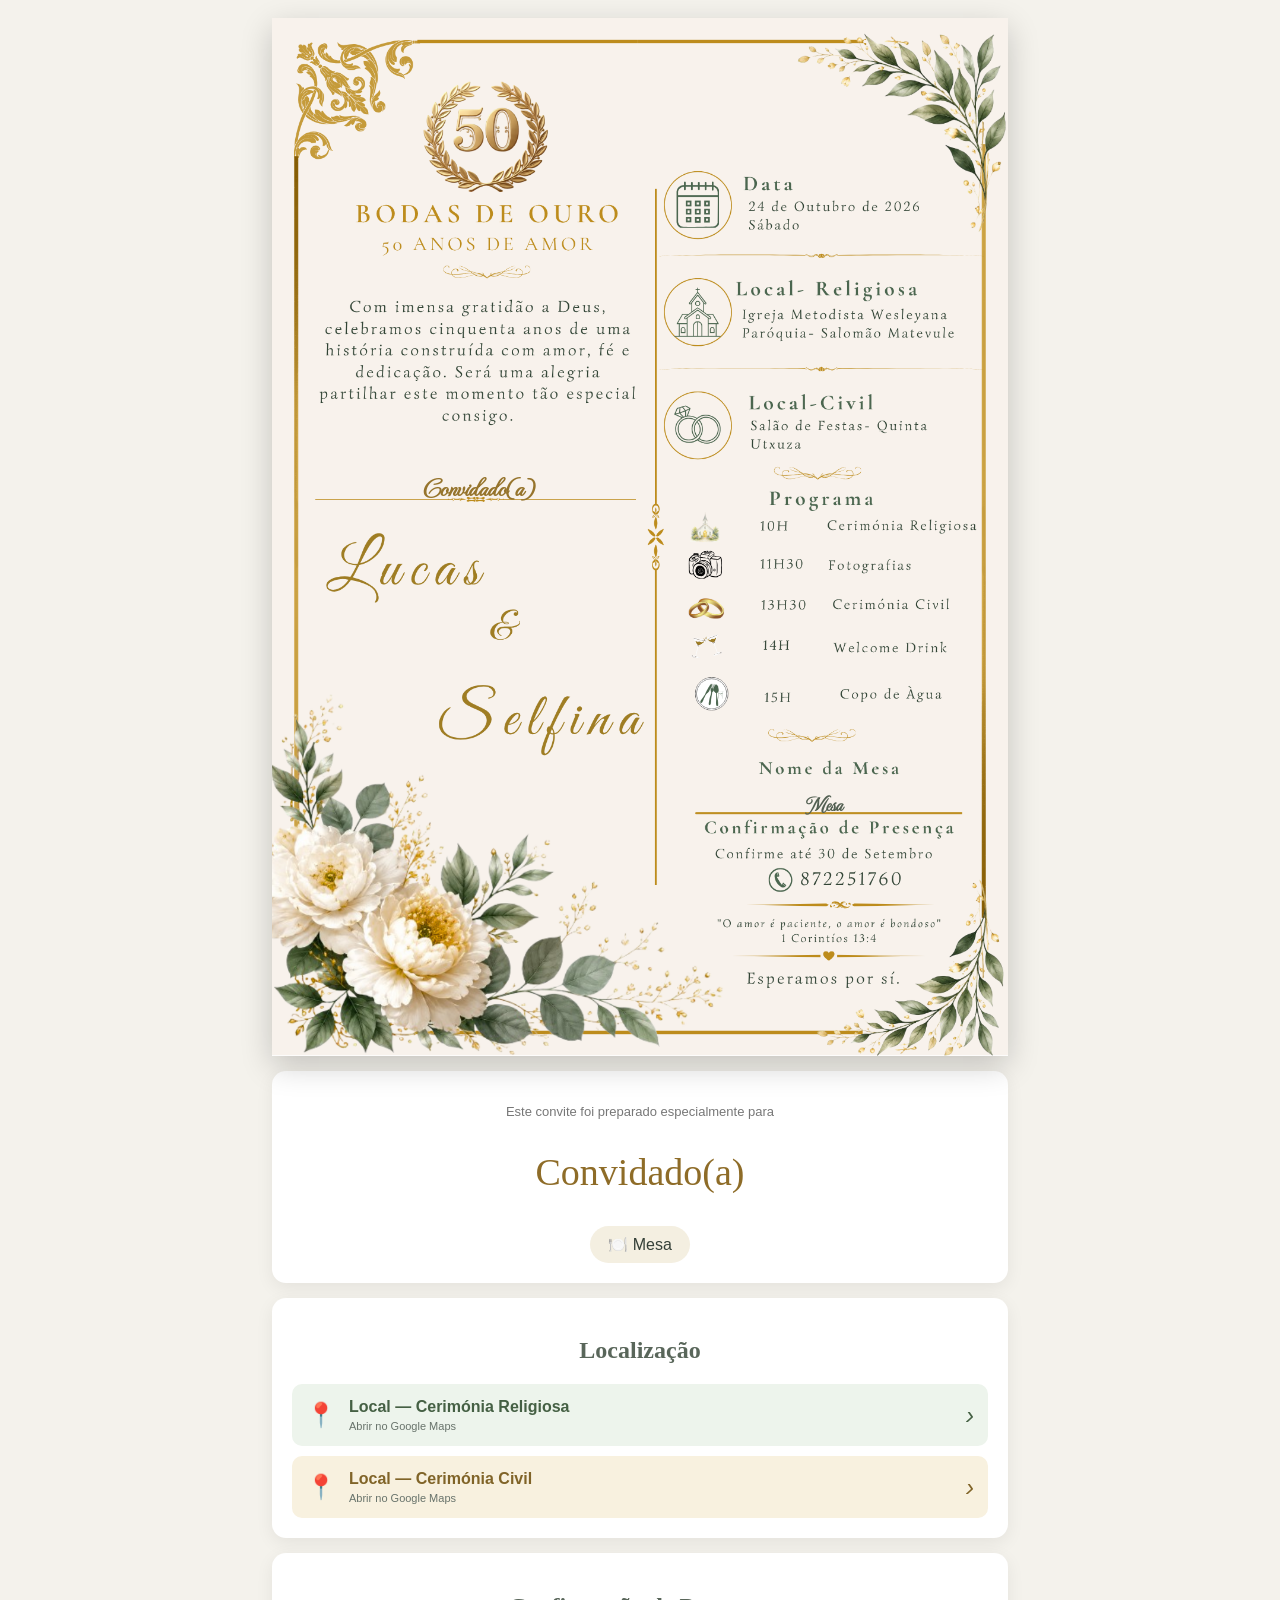
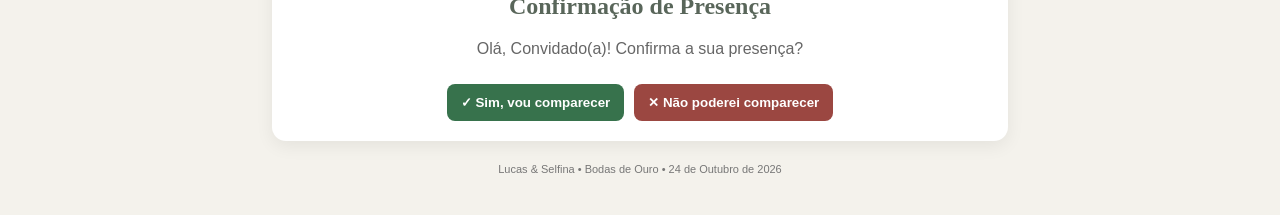
==== convite.html @ d63c15ad "Add alt text for Open Graph image to enhance accessibility and SEO" ====
<!doctype html>
<html lang="pt">
  <head>
    <meta charset="UTF-8" />
    <meta name="viewport" content="width=device-width,initial-scale=1" />
    <title>Convite | Lucas & Selfina</title>
    <link rel="stylesheet" href="style.css" />
    <script src="convite.js" defer></script>
    <link rel="preconnect" href="https://fonts.googleapis.com">
    <link rel="preconnect" href="https://fonts.gstatic.com" crossorigin>
    <link href="https://fonts.googleapis.com/css2?family=MonteCarlo&family=Pinyon+Script&display=swap" rel="stylesheet">
    <meta property="og:title" content="🥂 Bodas de Ouro | Lucas & Selfina">

<meta property="og:description" 
      content="É com muita alegria que convidamos você para celebrar connosco este momento especial.">
<meta property="og:type" content="website">
<meta property="og:url" 
      content="https://maudlyn01.github.io/sistema_convite_online_conectado_ao_googlesheets/convite.html">
<meta property="og:image" 
      content="https://maudlyn01.github.io/sistema_convite_online_conectado_ao_googlesheets/capa-convite.png?v=3">
<meta property="og:image:alt" content="Bodas de Ouro - Lucas & Selfina">
<meta property="og:image:secure_url" 
      content="https://maudlyn01.github.io/sistema_convite_online_conectado_ao_googlesheets/capa-convite.png?v=3">
<meta property="og:image:type" content="image/png">
<meta property="og:image:width" content="1200">
<meta property="og:image:height" content="630">

  </head>
  <body class="invite-page">
    <main class="online-invite">
      <div class="invite-image-wrap">
        <img src="convite_original_hd.png" />
        <div id="guestOverlay" class="guest-name"></div>
        <div id="tableOverlay" class="table-name"></div>
      </div>
      <section class="guest-card">
        <p>Este convite foi preparado especialmente para</p>
        <h1 id="guestName"></h1>
        <div class="table-pill">🍽️ <span id="tableName"></span></div>
      </section>
      <section class="online-actions">
        <h2>Localização</h2>
        <a
          class="action religious"
          href="https://maps.app.goo.gl/GH6w2bNVSXruVsws6"
          target="_blank"
          ><span>📍</span>
          <div>
            <b>Local — Cerimónia Religiosa</b
            ><small>Abrir no Google Maps</small>
          </div>
          <i>›</i></a
        >
        <a
          class="action civil"
          href="https://maps.app.goo.gl/jW2mm1Xt3e6McgFt5"
          target="_blank"
          ><span>📍</span>
          <div>
            <b>Local — Cerimónia Civil</b><small>Abrir no Google Maps</small>
          </div>
          <i>›</i></a
        >
      </section>
      <section class="rsvp">
        <h2>Confirmação de Presença</h2>
        <p id="rsvpQuestion"></p>
        <div class="rsvpBtns">
          <button id="yesBtn" class="yes">✓ Sim, vou comparecer</button
          ><button id="noBtn" class="no">✕ Não poderei comparecer</button>
        </div>
        <div id="rsvpResult"></div>
      </section>
      <footer>Lucas & Selfina • Bodas de Ouro • 24 de Outubro de 2026</footer>
    </main>
  </body>
</html>
---- style.css ----
* {
  box-sizing: border-box;
}
body {
  margin: 0;
  font-family: Arial, sans-serif;
  background: #f1efe9;
  color: #354038;
}
header {
  background: #fff;
  padding: 22px 5%;
  border-bottom: 3px solid #a67b27;
}
header h1 {
  margin: 0;
  color: #80642b;
  font-family: Georgia, serif;
}
header p {
  margin: 6px 0;
  color: #778078;
}
.app {
  max-width: 1300px;
  margin: 24px auto;
  padding: 0 18px;
  display: grid;
  grid-template-columns: 1fr 1fr;
  gap: 20px;
}
.panel {
  background: #fff;
  padding: 22px;
  border-radius: 14px;
  box-shadow: 0 5px 20px #0001;
}
.full {
  grid-column: 1/-1;
}
h2,
h3 {
  font-family: Georgia, serif;
  color: #59665a;
}
label {
  display: block;
  margin: 12px 0 5px;
  font-weight: bold;
  font-size: 14px;
}
input,
textarea {
  width: 100%;
  padding: 11px;
  border: 1px solid #d7d2c8;
  border-radius: 8px;
  font-size: 14px;
}
textarea {
  height: 100px;
}
button {
  background: #a67b27;
  color: #fff;
  border: 0;
  border-radius: 8px;
  padding: 11px 14px;
  font-weight: bold;
  cursor: pointer;
  margin-top: 10px;
}
.danger,
.no {
  background: #9b4741;
}
.hint {
  font-size: 12px;
  color: #777;
}
.stats {
  display: grid;
  grid-template-columns: repeat(4, 1fr);
  gap: 8px;
  margin-top: 20px;
}
.stats div {
  background: #f7f3e9;
  padding: 12px;
  text-align: center;
  border-radius: 8px;
}
.stats b,
.stats span {
  display: block;
}
.stats b {
  font-size: 24px;
  color: #80642b;
}
.stats span {
  font-size: 11px;
  color: #777;
}
.head {
  display: flex;
  justify-content: space-between;
  align-items: center;
}
.head button {
  margin: 0;
}
#search {
  margin-bottom: 15px;
}
.tablewrap {
  overflow: auto;
}
table {
  width: 100%;
  border-collapse: collapse;
}
th,
td {
  padding: 11px;
  text-align: left;
  border-bottom: 1px solid #eee;
}
th {
  background: #f4f1e8;
}
.small {
  padding: 6px 9px;
  margin: 2px;
  font-size: 11px;
}
.copy {
  background: #627862;
}
.del {
  background: #9b4741;
}
.status {
  font-weight: bold;
  font-size: 12px;
}
.ok {
  color: #287044;
}
.not {
  color: #a33f3b;
}
.wait {
  color: #9a7628;
}
#toast {
  position: fixed;
  bottom: 20px;
  left: 50%;
  transform: translate(-50%, 100px);
  background: #354038;
  color: #fff;
  padding: 12px 20px;
  border-radius: 25px;
  transition: 0.3s;
}
#toast.show {
  transform: translate(-50%, 0);
}
.invite-page {
  background: #f4f2ec;
}
.online-invite {
  max-width: 760px;
  margin: auto;
  padding: 18px 12px;
}
.invite-image-wrap {
  position: relative;
  box-shadow: 0 10px 30px #0003;
}
.invite-image-wrap img {
  display: block;
  width: 100%;
}
.guest-name,
.table-name,
.montecarlo-regular {
  font-family: "MonteCarlo", cursive;
  font-weight: 600;
  font-style: normal;

  position: absolute;
  text-align: center;
  text-transform: sentence-case;
  word-break: break-word;
}

.guest-name {
  left: 7%;
  top: 43.2%;
  width: 42%;
  font-size: clamp(24px, 3.3vw, 25px);
  color: #96742c;
}
.table-name {
  left: 61%;
  top: 74.13%;
  width: 28%;
  font-size: clamp(20px, 2.4vw, 18px);
  color: #536052;
}
.guest-card,
.online-actions,
.rsvp {
  background: #fff;
  margin-top: 15px;
  padding: 20px;
  border-radius: 14px;
  text-align: center;
  box-shadow: 0 5px 18px #0001;
}
.guest-card p {
  color: #777;
  font-size: 13px;
}
.guest-card h1 {
  font:
    500 clamp(24px, 6vw, 38px) Georgia,
    serif;
  color: #8e6c28;
}
.table-pill {
  display: inline-block;
  padding: 9px 18px;
  background: #f4efe1;
  border-radius: 30px;
}
.action {
  display: flex;
  text-align: left;
  align-items: center;
  gap: 13px;
  padding: 14px;
  margin-top: 10px;
  border-radius: 10px;
  text-decoration: none;
}
.action span {
  font-size: 24px;
}
.action div {
  flex: 1;
}
.action b,
.action small {
  display: block;
}
.action small {
  font-size: 11px;
  color: #68736b;
  margin-top: 4px;
}
.action i {
  font-size: 25px;
}
.religious {
  background: #edf4ec;
  color: #456044;
}
.civil {
  background: #f8f1df;
  color: #806428;
}
.rsvpBtns {
  display: flex;
  gap: 10px;
  justify-content: center;
  flex-wrap: wrap;
}
.yes {
  background: #37724c;
}
.rsvp p {
  color: #666;
}
.rsvpResult {
  margin-top: 15px;
  font-weight: bold;
}
.rsvpResult.success {
  color: #287044;
}
.rsvpResult.error {
  color: #a33f3b;
}
footer {
  text-align: center;
  color: #777;
  font-size: 11px;
  padding: 22px;
}
@media (max-width: 800px) {
  .app {
    grid-template-columns: 1fr;
  }
  .full {
    grid-column: auto;
  }
}
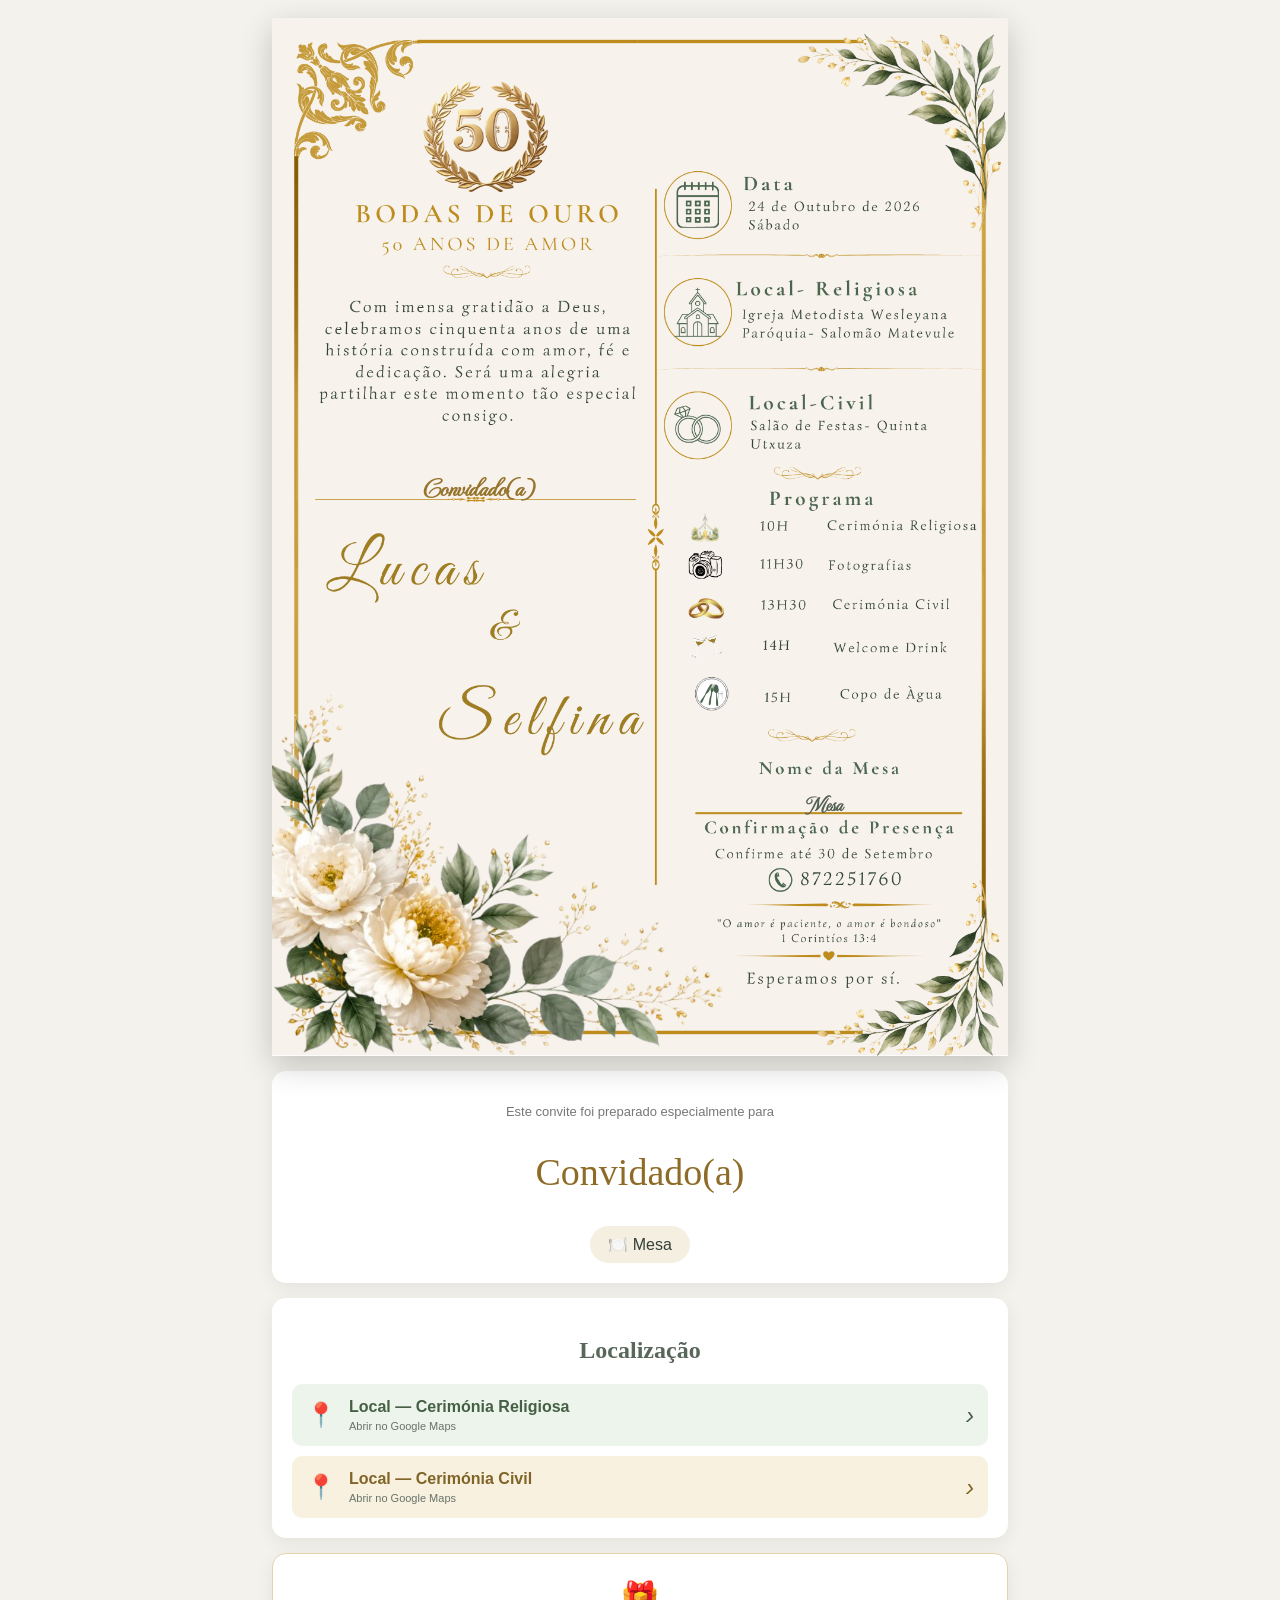
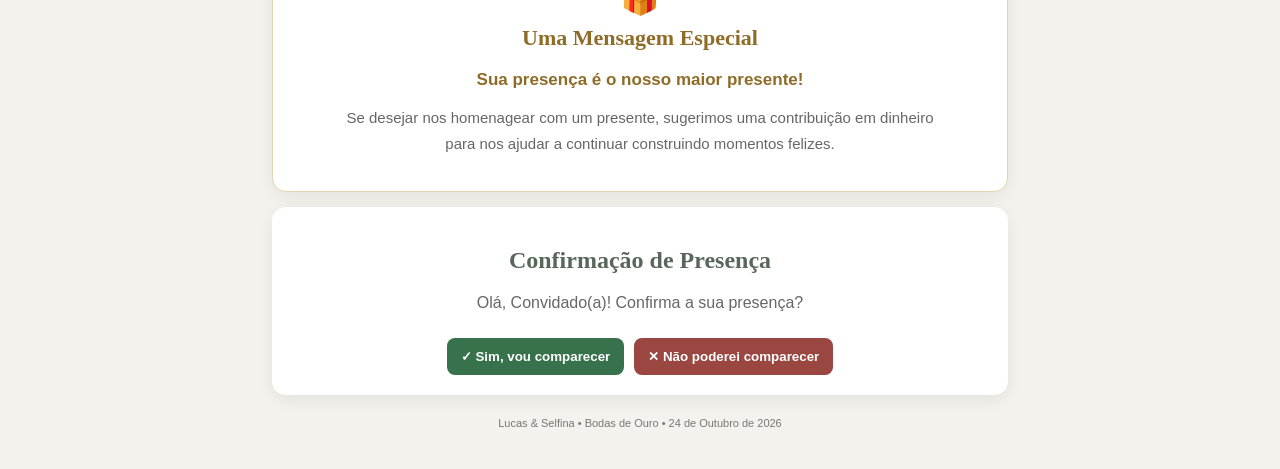
==== commit 8d35e38f: "Add gift message section and update Open Graph meta tags for improved sharing" ====
--- a/convite.html
+++ b/convite.html
@@ -6,26 +6,26 @@
     <title>Convite | Lucas & Selfina</title>
     <link rel="stylesheet" href="style.css" />
     <script src="convite.js" defer></script>
-    <link rel="preconnect" href="https://fonts.googleapis.com">
-    <link rel="preconnect" href="https://fonts.gstatic.com" crossorigin>
-    <link href="https://fonts.googleapis.com/css2?family=MonteCarlo&family=Pinyon+Script&display=swap" rel="stylesheet">
-    <meta property="og:title" content="🥂 Bodas de Ouro | Lucas & Selfina">
+    <link rel="preconnect" href="https://fonts.googleapis.com" />
+    <link rel="preconnect" href="https://fonts.gstatic.com" crossorigin />
+    <link
+      href="https://fonts.googleapis.com/css2?family=MonteCarlo&family=Pinyon+Script&display=swap"
+      rel="stylesheet"
+    />
+    <meta property="og:title" content="🥂 Bodas de Ouro | Lucas & Selfina" />
 
-<meta property="og:description" 
-      content="É com muita alegria que convidamos você para celebrar connosco este momento especial.">
-<meta property="og:type" content="website">
-<meta property="og:url" 
-      content="https://maudlyn01.github.io/sistema_convite_online_conectado_ao_googlesheets/convite.html">
-<meta property="og:image" 
-      content="https://maudlyn01.github.io/sistema_convite_online_conectado_ao_googlesheets/capa-convite.png?v=3">
-<meta property="og:image:alt" content="Bodas de Ouro - Lucas & Selfina">
-<meta property="og:image:secure_url" 
-      content="https://maudlyn01.github.io/sistema_convite_online_conectado_ao_googlesheets/capa-convite.png?v=3">
-<meta property="og:image:type" content="image/png">
-<meta property="og:image:width" content="1200">
-<meta property="og:image:height" content="630">
+    <meta
+      property="og:description"
+      content="É com muita alegria que convidamos você para celebrar connosco este momento especial."
+    />
+    <meta
+      property="og:image"
+      content="https://maudlyn01.github.io/sistema_convite_online_conectado_ao_googlesheets/capa-convite.jpg?v=3"
+    />
+    <meta property="og:image:alt" content="Bodas de Ouro - Lucas & Selfina" />
+    <!--<meta property="og:type" content="website">-->
+  </head>
 
-  </head>
   <body class="invite-page">
     <main class="online-invite">
       <div class="invite-image-wrap">
@@ -49,8 +49,8 @@
             <b>Local — Cerimónia Religiosa</b
             ><small>Abrir no Google Maps</small>
           </div>
-          <i>›</i></a
-        >
+          <i>›</i>
+        </a>
         <a
           class="action civil"
           href="https://maps.app.goo.gl/jW2mm1Xt3e6McgFt5"
@@ -59,9 +59,19 @@
           <div>
             <b>Local — Cerimónia Civil</b><small>Abrir no Google Maps</small>
           </div>
-          <i>›</i></a
-        >
+          <i>›</i>
+        </a>
       </section>
+      <section class="gift-message">
+        <div class="gift-icon">🎁</div>
+        <h2>Uma Mensagem Especial</h2>
+        <p>Sua presença é o nosso maior presente!</p>
+        <p>
+          Se desejar nos homenagear com um presente, sugerimos uma contribuição
+          em dinheiro para nos ajudar a continuar construindo momentos felizes.
+        </p>
+      </section>
+
       <section class="rsvp">
         <h2>Confirmação de Presença</h2>
         <p id="rsvpQuestion"></p>
--- a/style.css
+++ b/style.css
@@ -308,3 +308,44 @@
     grid-column: auto;
   }
 }
+/* Mensagem sobre presente */
+/* Mensagem sobre presentes */
+.gift-message {
+  display: block !important;
+  visibility: visible !important;
+  opacity: 1 !important;
+
+  background: #fff;
+  margin-top: 15px;
+  padding: 25px 20px;
+  border-radius: 14px;
+  text-align: center;
+  box-shadow: 0 5px 18px #0001;
+  border: 1px solid #e4d5af;
+}
+
+.gift-icon {
+  font-size: 32px;
+  margin-bottom: 8px;
+}
+
+.gift-message h2 {
+  margin: 0 0 15px;
+  font-family: Georgia, serif;
+  color: #8e6c28;
+  font-size: 22px;
+}
+
+.gift-message p {
+  margin: 10px auto;
+  max-width: 600px;
+  color: #666;
+  font-size: 15px;
+  line-height: 1.7;
+}
+
+.gift-message p:first-of-type {
+  color: #8e6c28;
+  font-weight: bold;
+  font-size: 17px;
+}
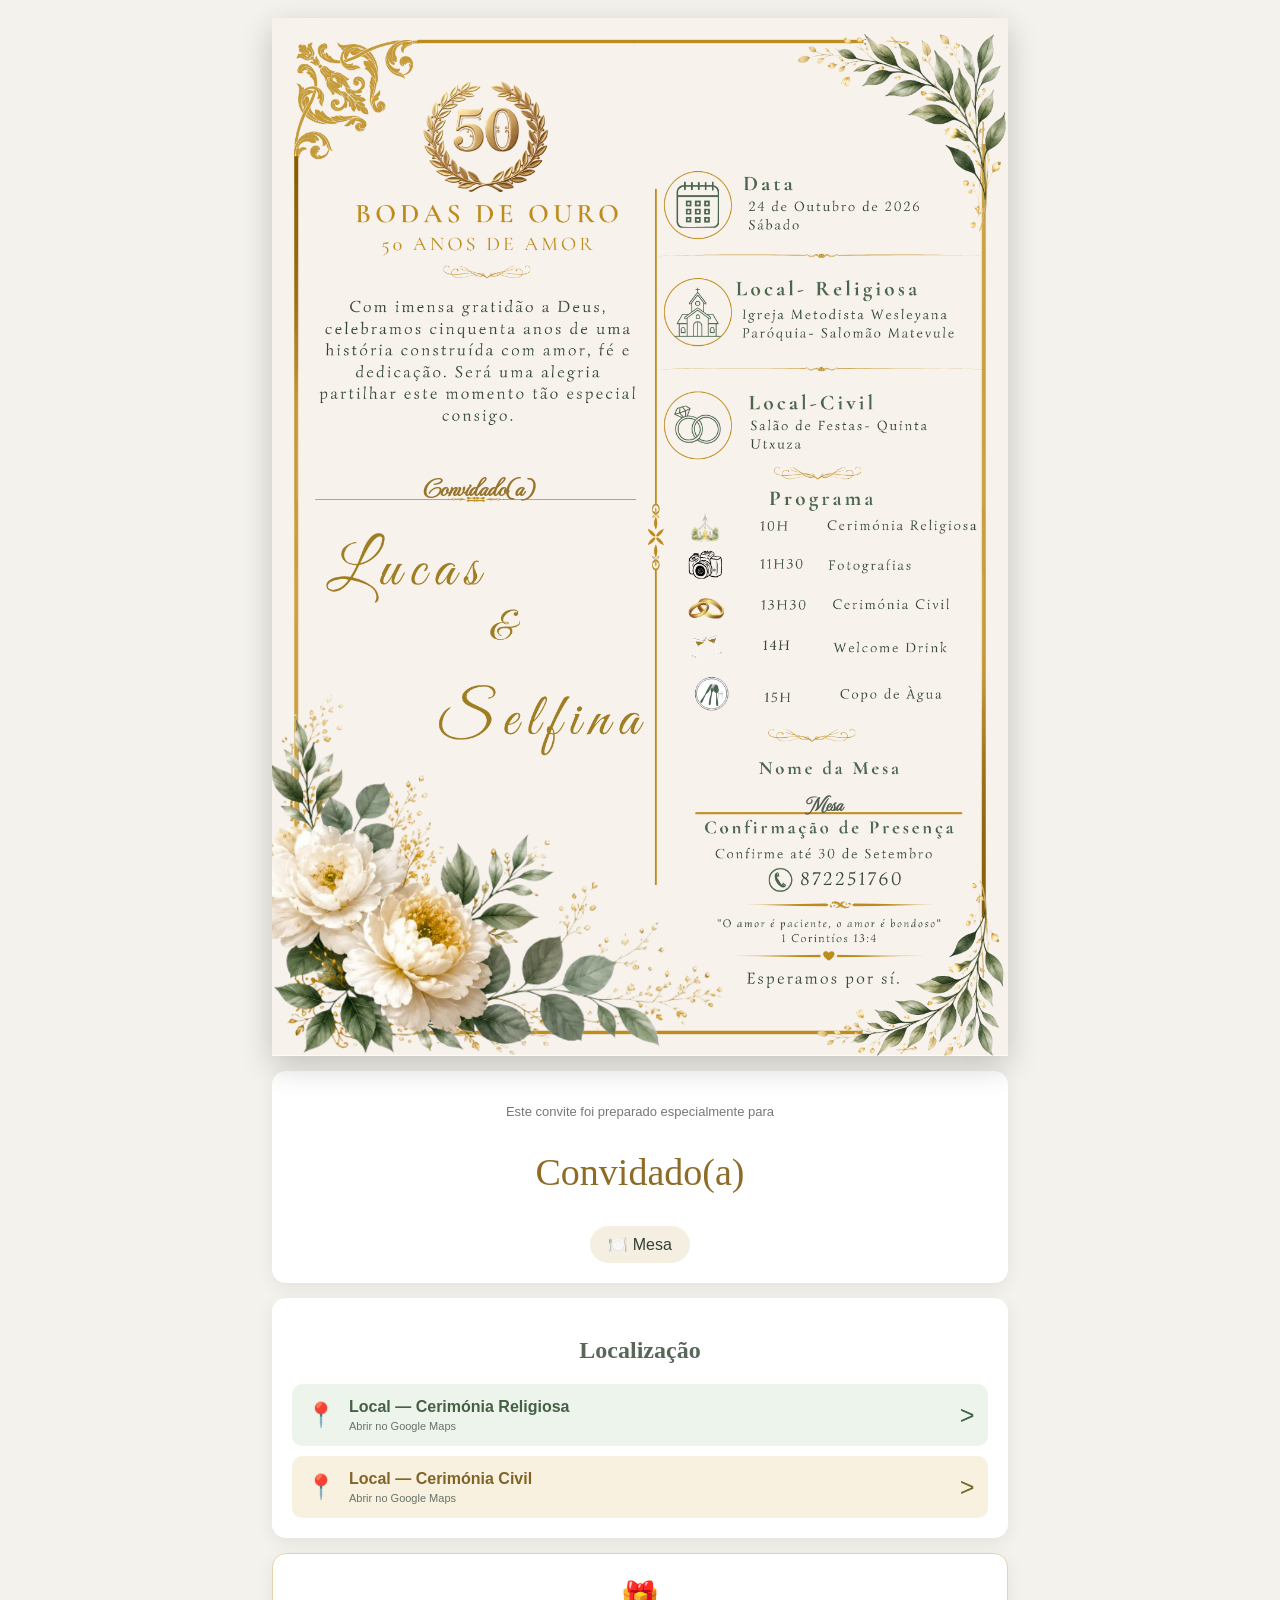
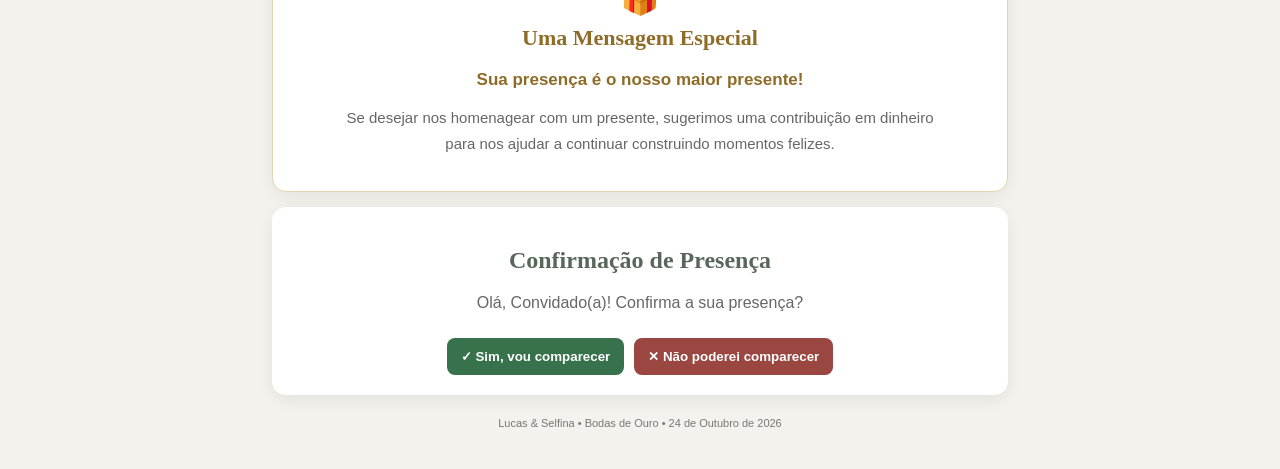
==== commit 69eec2c5: "Fix arrow direction in location links for consistency" ====
--- a/convite.html
+++ b/convite.html
@@ -49,7 +49,7 @@
             <b>Local — Cerimónia Religiosa</b
             ><small>Abrir no Google Maps</small>
           </div>
-          <i>›</i>
+          <i>></i>
         </a>
         <a
           class="action civil"
@@ -59,7 +59,7 @@
           <div>
             <b>Local — Cerimónia Civil</b><small>Abrir no Google Maps</small>
           </div>
-          <i>›</i>
+          <i>></i>
         </a>
       </section>
       <section class="gift-message">
--- a/style.css
+++ b/style.css
@@ -212,7 +212,8 @@
 }
 .guest-card,
 .online-actions,
-.rsvp {
+.rsvp,
+.gift-message {
   background: #fff;
   margin-top: 15px;
   padding: 20px;
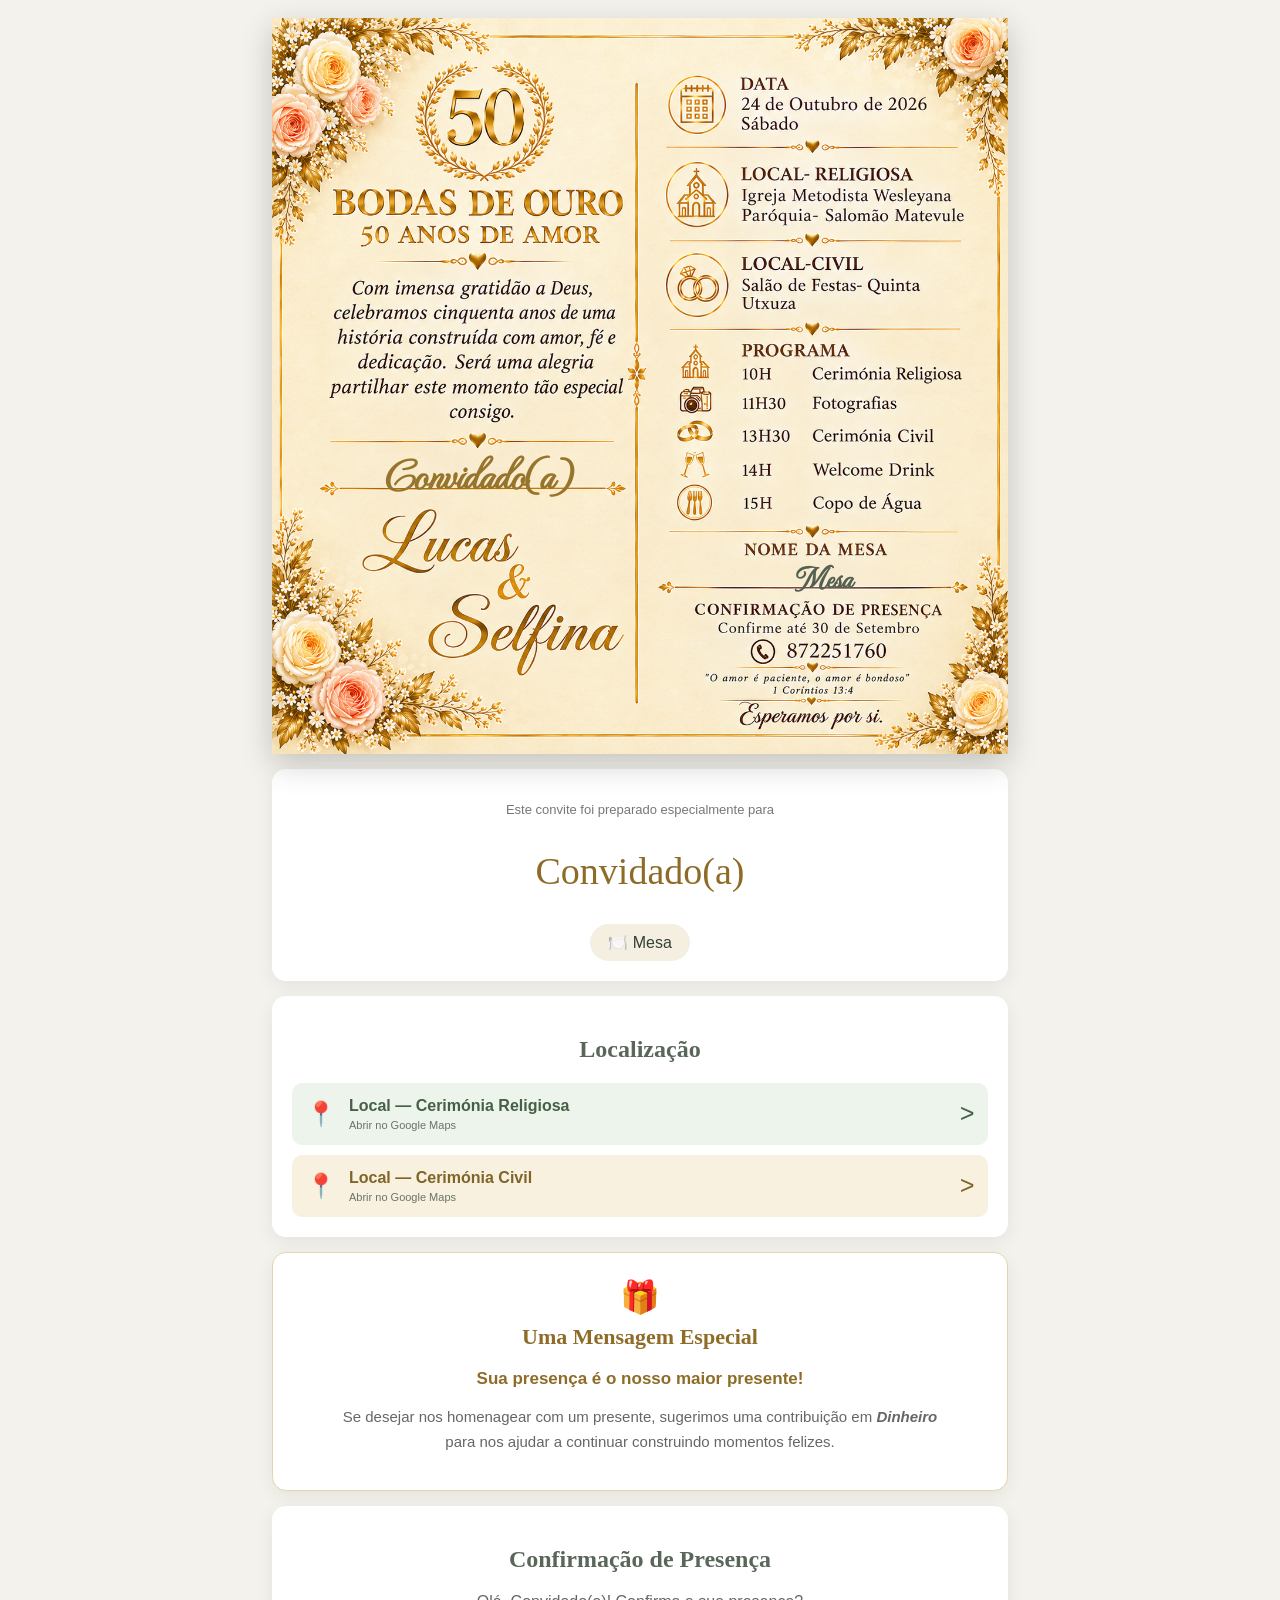
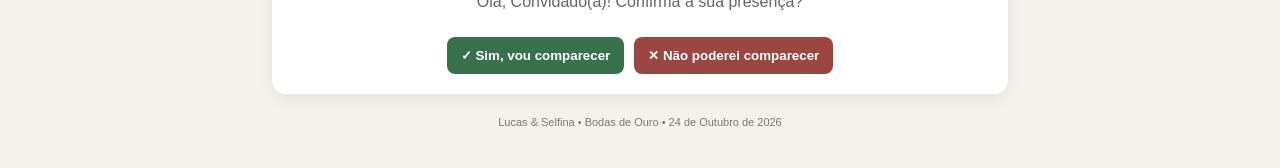
==== commit b76bbe7e: "Enhance invitation text emphasis and adjust guest/table name positioning for better layout" ====
--- a/convite.html
+++ b/convite.html
@@ -68,7 +68,7 @@
         <p>Sua presença é o nosso maior presente!</p>
         <p>
           Se desejar nos homenagear com um presente, sugerimos uma contribuição
-          em dinheiro para nos ajudar a continuar construindo momentos felizes.
+          em <strong><em>Dinheiro</em></strong> para nos ajudar a continuar construindo momentos felizes.
         </p>
       </section>
 
--- a/style.css
+++ b/style.css
@@ -178,6 +178,7 @@
 .invite-image-wrap {
   position: relative;
   box-shadow: 0 10px 30px #0003;
+  container-type: inline-size;
 }
 .invite-image-wrap img {
   display: block;
@@ -198,16 +199,17 @@
 
 .guest-name {
   left: 7%;
-  top: 43.2%;
+  top: 59.3%;
   width: 42%;
-  font-size: clamp(24px, 3.3vw, 25px);
+  font-size: clamp(18px, 3.3vw, 42px);
+  line-height: 1;
   color: #96742c;
 }
 .table-name {
   left: 61%;
-  top: 74.13%;
+  top: 72.6%;
   width: 28%;
-  font-size: clamp(20px, 2.4vw, 18px);
+  font-size: clamp(14px, 2.4vw, 30px);
   color: #536052;
 }
 .guest-card,
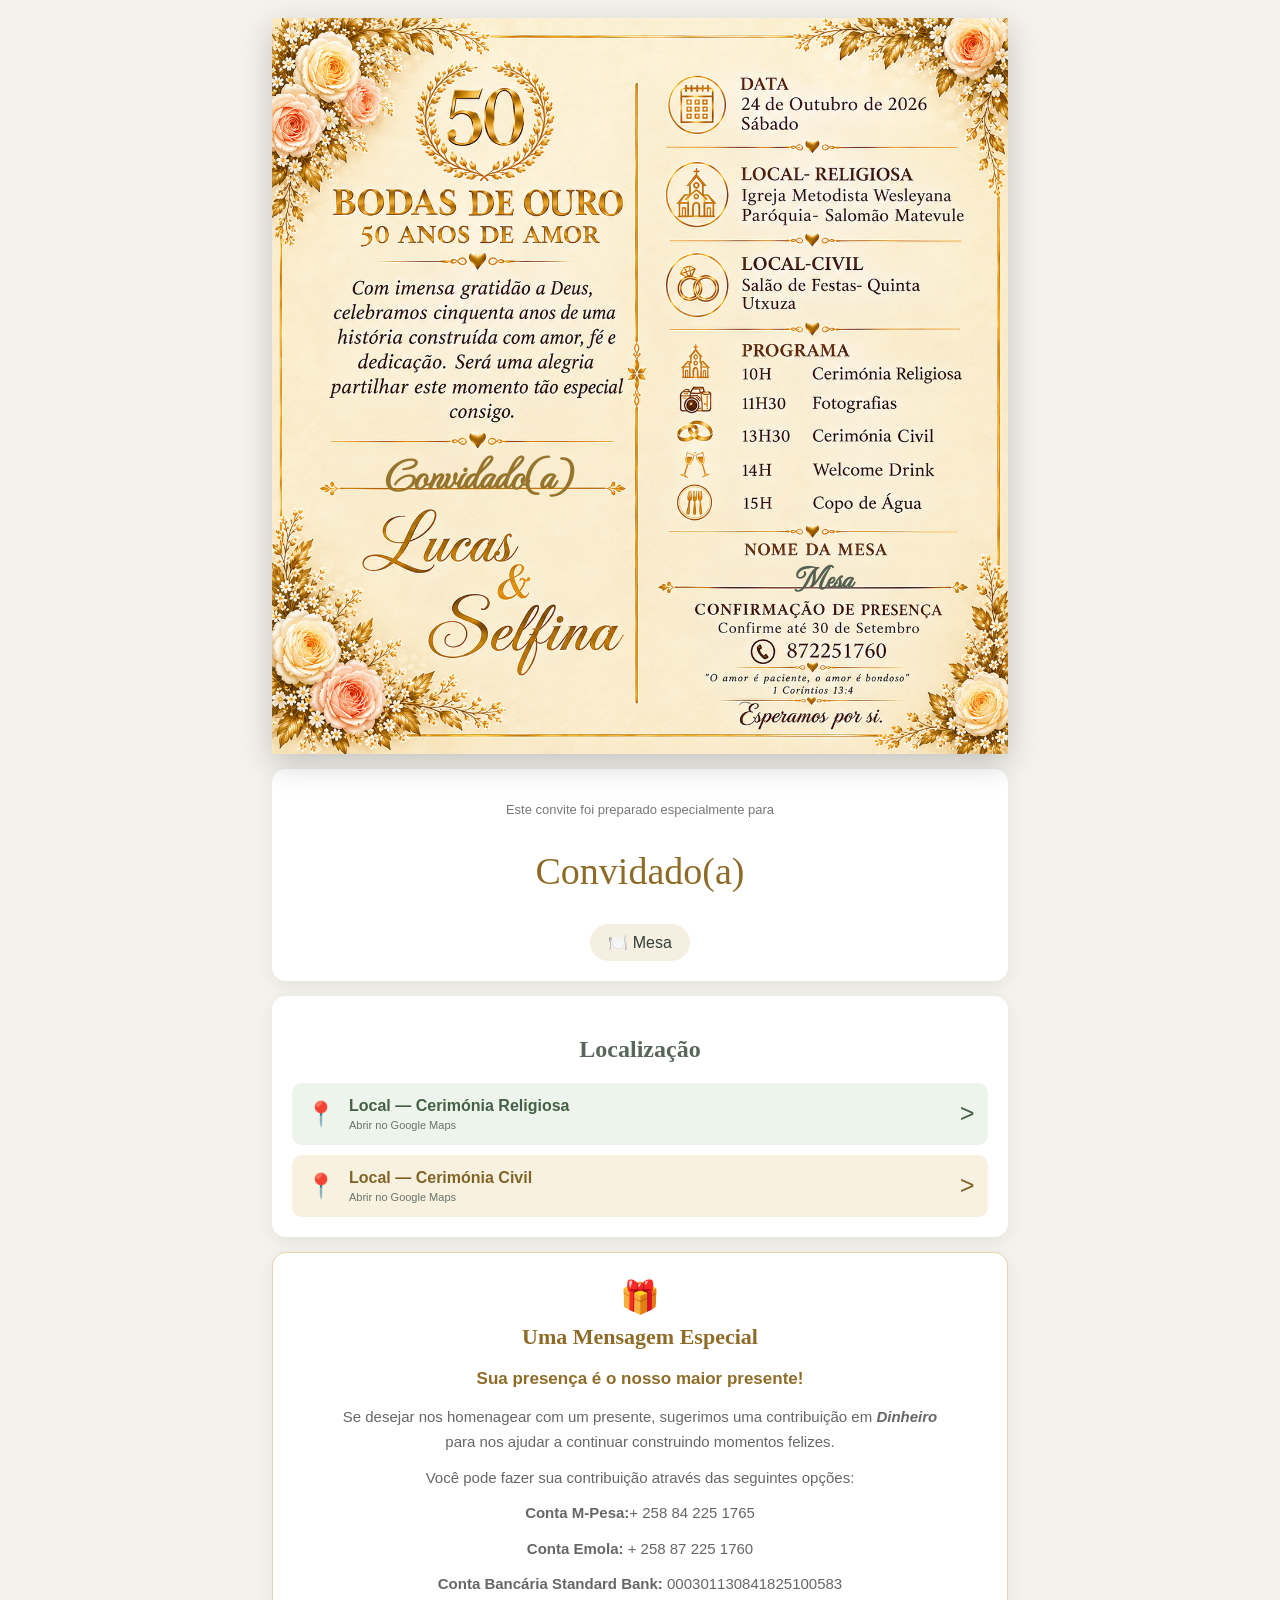
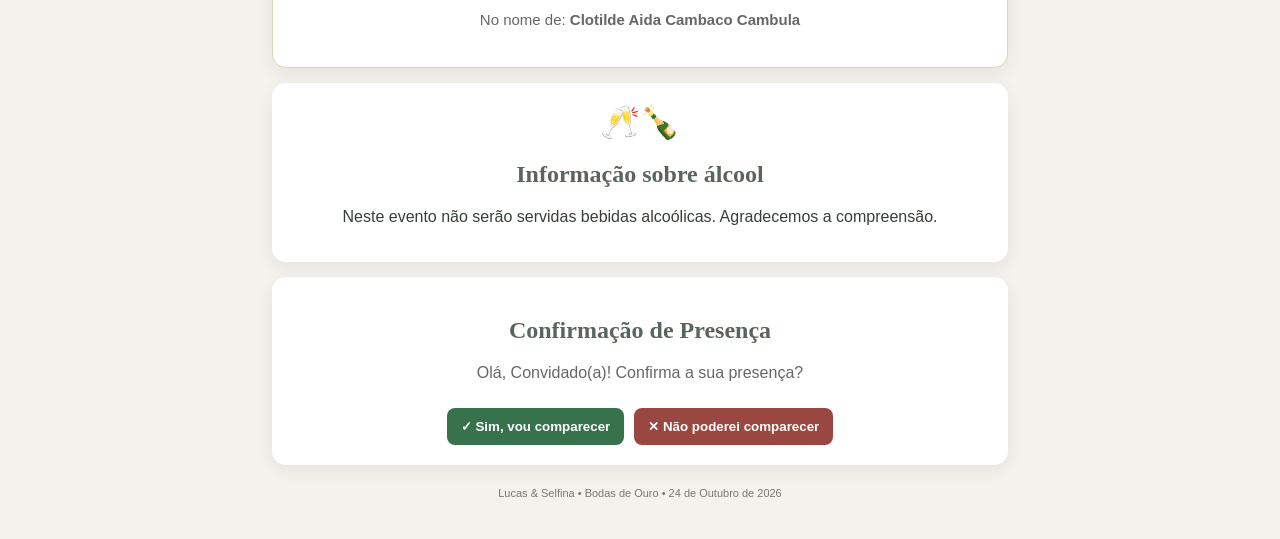
==== commit 7528cb4e: "Add couple images and enhance invitation layout with gift and alcohol information" ====
--- a/convite.html
+++ b/convite.html
@@ -28,6 +28,25 @@
 
   <body class="invite-page">
     <main class="online-invite">
+      <!--
+      <div class="groom-fiancee-image">
+        <img src="lucas_selfina.png" 
+        class="couple-bg" />
+        <img
+          src="lucas_selfina.png"
+          class="couple-main"
+          alt="Lucas e Selfina"
+        />
+
+        <div class="image-overlay"></div>
+
+        <div class="couple-content">
+          <p class="casamento">BODAS DE OURO DE</p>
+
+          <h1>Lucas <span>&</span> Selfina</h1>
+        </div>
+      </div>
+      -->
       <div class="invite-image-wrap">
         <img src="convite_original_hd.png" />
         <div id="guestOverlay" class="guest-name"></div>
@@ -62,13 +81,30 @@
           <i>></i>
         </a>
       </section>
+
       <section class="gift-message">
         <div class="gift-icon">🎁</div>
         <h2>Uma Mensagem Especial</h2>
         <p>Sua presença é o nosso maior presente!</p>
         <p>
           Se desejar nos homenagear com um presente, sugerimos uma contribuição
-          em <strong><em>Dinheiro</em></strong> para nos ajudar a continuar construindo momentos felizes.
+          em <strong><em>Dinheiro</em></strong> para nos ajudar a continuar
+          construindo momentos felizes.
+        </p>
+        <p>Você pode fazer sua contribuição através das seguintes opções:</p>
+        <p><strong>Conta M-Pesa:</strong>+ 258 84 225 1765</p>
+        <p><strong>Conta Emola:</strong> + 258 87 225 1760</p>
+        <p>
+          <strong>Conta Bancária Standard Bank:</strong> 000301130841825100583
+        </p>
+        <p>No nome de: <strong>Clotilde Aida Cambaco Cambula</strong></p>
+      </section>
+      <section class="no-alcohol-message">
+        <div class="gift-icon">🥂🍾</div>
+        <h2>Informação sobre álcool</h2>
+        <p>
+          Neste evento não serão servidas bebidas alcoólicas. Agradecemos a
+          compreensão.
         </p>
       </section>
 
--- a/style.css
+++ b/style.css
@@ -175,15 +175,18 @@
   margin: auto;
   padding: 18px 12px;
 }
-.invite-image-wrap {
+.invite-image-wrap
+ {
   position: relative;
   box-shadow: 0 10px 30px #0003;
   container-type: inline-size;
 }
-.invite-image-wrap img {
+.invite-image-wrap img{
   display: block;
   width: 100%;
 }
+
+
 .guest-name,
 .table-name,
 .montecarlo-regular {
@@ -215,7 +218,8 @@
 .guest-card,
 .online-actions,
 .rsvp,
-.gift-message {
+.gift-message,
+.no-alcohol-message {
   background: #fff;
   margin-top: 15px;
   padding: 20px;
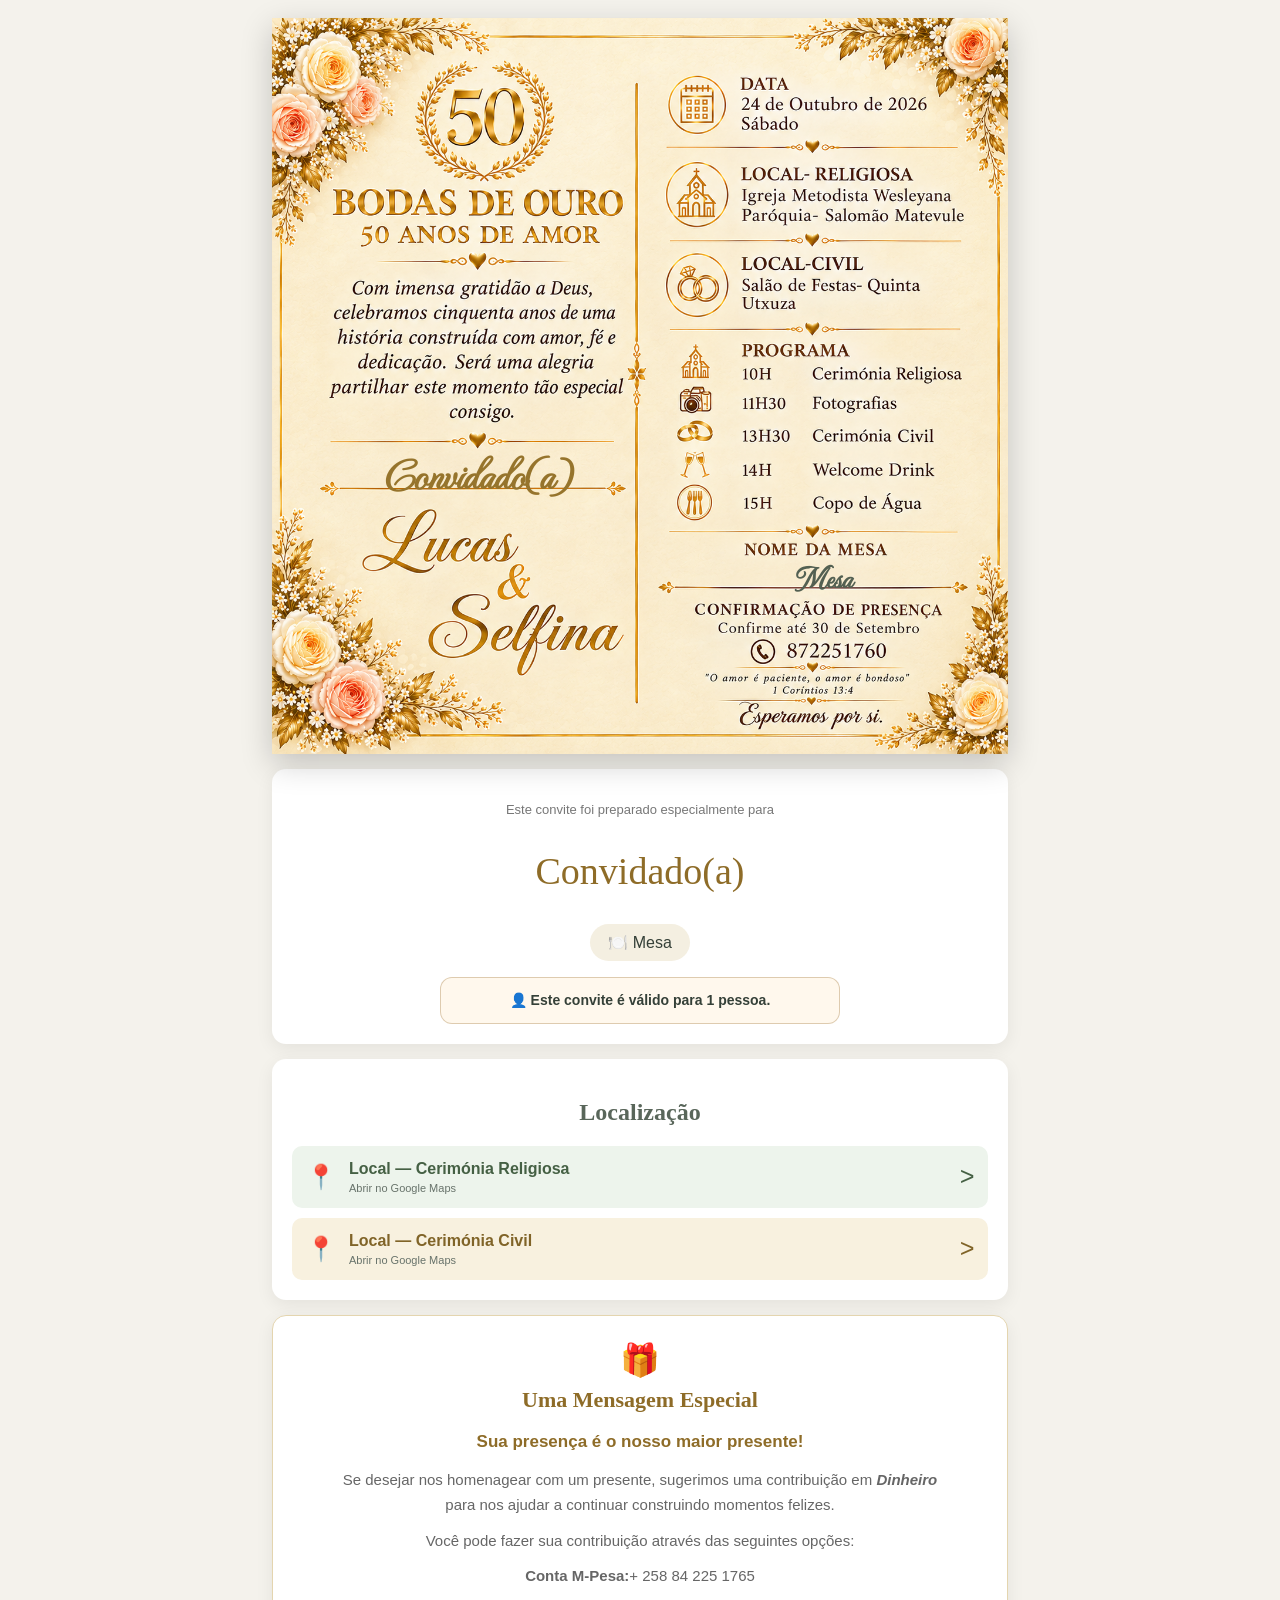
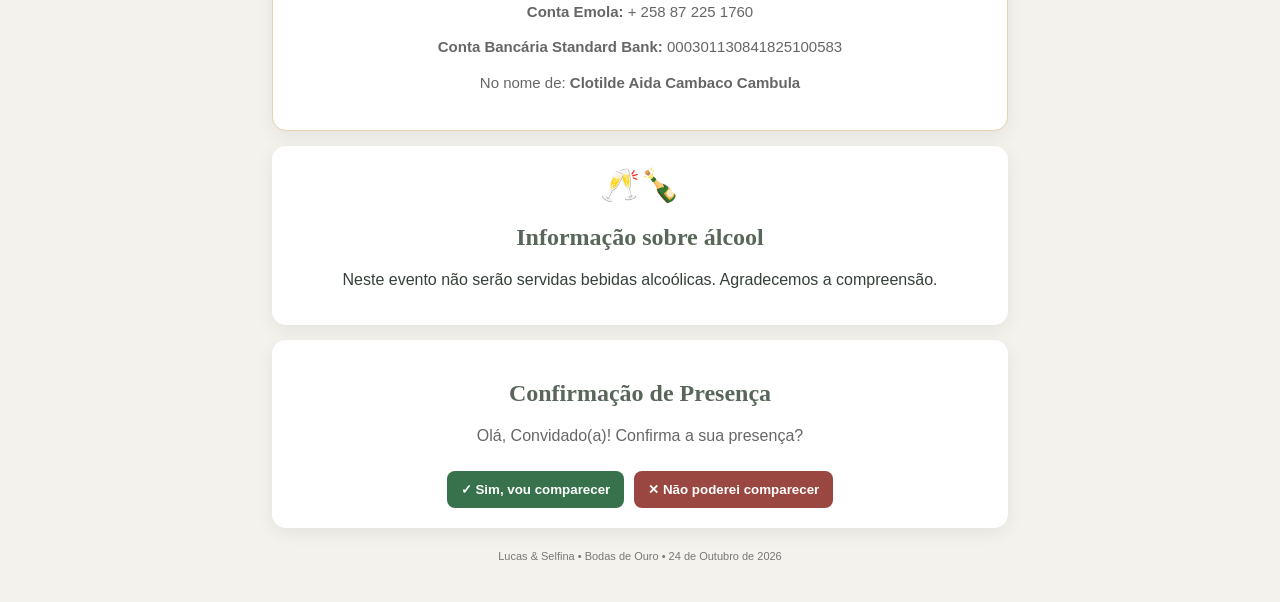
==== commit 596ca00e: "Refactor code structure for improved readability and maintainability" ====
--- a/convite.html
+++ b/convite.html
@@ -28,25 +28,16 @@
 
   <body class="invite-page">
     <main class="online-invite">
-      <!--
-      <div class="groom-fiancee-image">
-        <img src="lucas_selfina.png" 
-        class="couple-bg" />
-        <img
-          src="lucas_selfina.png"
-          class="couple-main"
-          alt="Lucas e Selfina"
-        />
-
-        <div class="image-overlay"></div>
+      <!--<div class="groom-fiancee-image">
+        <img src="lucas_selfina.png" class="couple-bg" />
 
         <div class="couple-content">
           <p class="casamento">BODAS DE OURO DE</p>
 
           <h1>Lucas <span>&</span> Selfina</h1>
         </div>
-      </div>
-      -->
+      </div>-->
+
       <div class="invite-image-wrap">
         <img src="convite_original_hd.png" />
         <div id="guestOverlay" class="guest-name"></div>
@@ -54,8 +45,12 @@
       </div>
       <section class="guest-card">
         <p>Este convite foi preparado especialmente para</p>
+
         <h1 id="guestName"></h1>
+
         <div class="table-pill">🍽️ <span id="tableName"></span></div>
+
+        <div id="guestPeople" class="guest-restriction"></div>
       </section>
       <section class="online-actions">
         <h2>Localização</h2>
--- a/style.css
+++ b/style.css
@@ -175,13 +175,15 @@
   margin: auto;
   padding: 18px 12px;
 }
-.invite-image-wrap
+.invite-image-wrap,
+.groom-fiancee-image
  {
   position: relative;
   box-shadow: 0 10px 30px #0003;
   container-type: inline-size;
 }
-.invite-image-wrap img{
+.invite-image-wrap img,
+.groom-fiancee-image img {
   display: block;
   width: 100%;
 }
@@ -237,6 +239,18 @@
     serif;
   color: #8e6c28;
 }
+.guest-restriction {
+  margin: 16px auto 0;
+  padding: 12px 16px;
+  max-width: 400px;
+  border: 1px solid rgba(160, 120, 60, 0.35);
+  border-radius: 12px;
+  background: rgba(255, 248, 235, 0.9);
+  font-size: 14px;
+  font-weight: 600;
+  line-height: 1.5;
+  text-align: center;
+}
 .table-pill {
   display: inline-block;
   padding: 9px 18px;
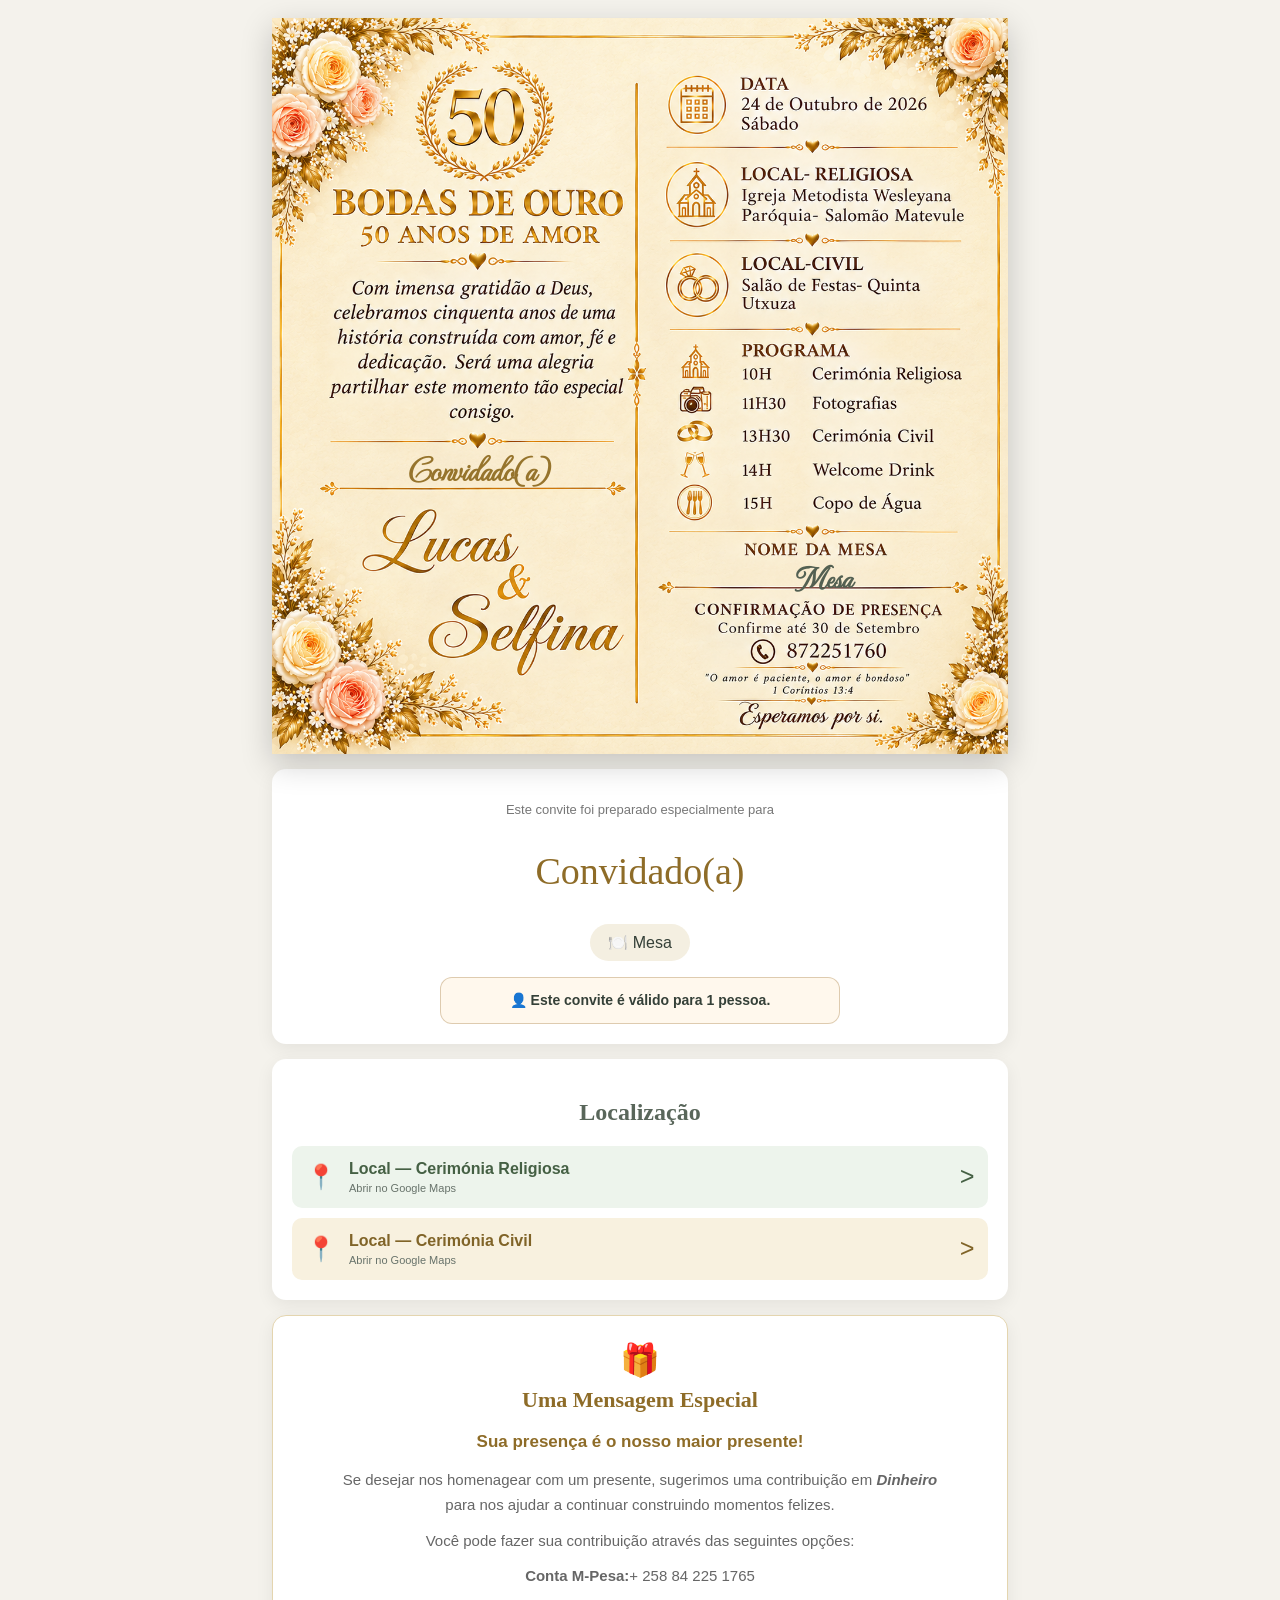
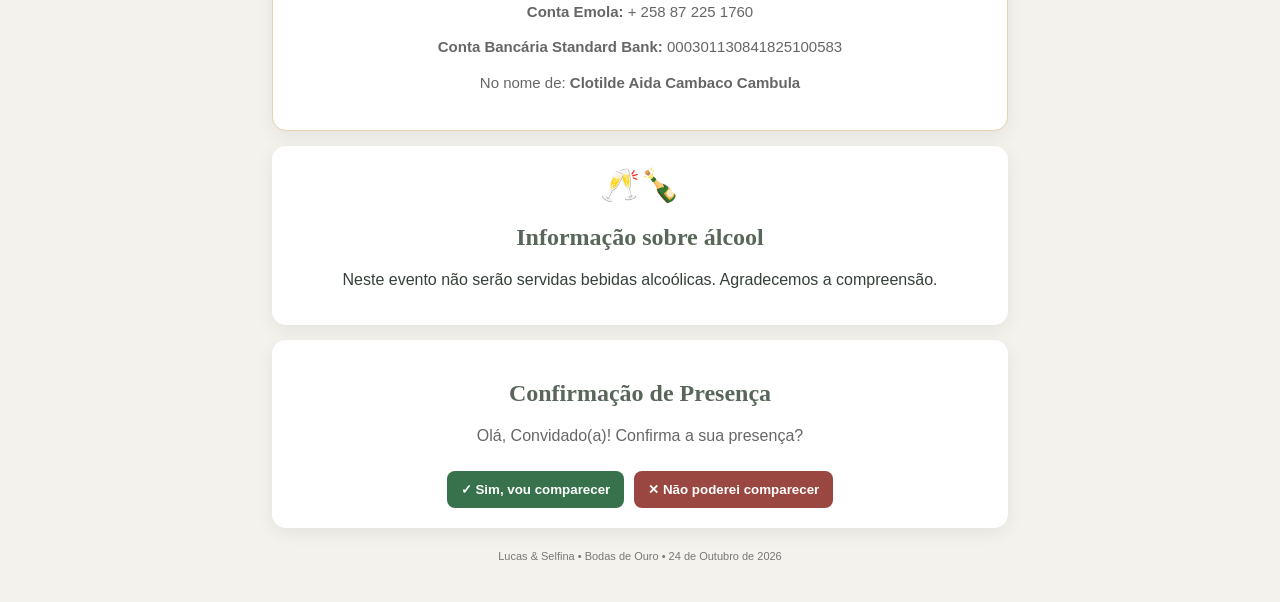
==== commit fd70b93f: "Update Open Graph meta tags for improved sharing and SEO" ====
--- a/convite.html
+++ b/convite.html
@@ -14,15 +14,34 @@
     />
     <meta property="og:title" content="🥂 Bodas de Ouro | Lucas & Selfina" />
 
-    <meta
-      property="og:description"
-      content="É com muita alegria que convidamos você para celebrar connosco este momento especial."
-    />
-    <meta
-      property="og:image"
-      content="https://maudlyn01.github.io/sistema_convite_online_conectado_ao_googlesheets/capa-convite.jpg?v=3"
-    />
-    <meta property="og:image:alt" content="Bodas de Ouro - Lucas & Selfina" />
+<meta
+  property="og:description"
+  content="É com muita alegria que convidamos você para celebrar connosco este momento especial."
+/>
+
+<meta
+  property="og:image"
+  content="https://maudlyn01.github.io/sistema_convite_online_conectado_ao_googlesheets/capa-convite.jpg?v=4"
+/>
+
+<meta
+  property="og:image:secure_url"
+  content="https://maudlyn01.github.io/sistema_convite_online_conectado_ao_googlesheets/capa-convite.jpg?v=4"
+/>
+
+<meta property="og:image:type" content="image/jpeg" />
+<meta property="og:image:width" content="1000" />
+<meta property="og:image:height" content="525" />
+<meta property="og:image:alt" content="Bodas de Ouro - Lucas & Selfina" />
+
+<meta property="og:type" content="website" />
+
+<meta
+  property="og:url"
+  content="https://maudlyn01.github.io/sistema_convite_online_conectado_ao_googlesheets/convite.html"
+/>
+
+<meta name="twitter:card" content="summary_large_image" />
     <!--<meta property="og:type" content="website">-->
   </head>
 
--- a/style.css
+++ b/style.css
@@ -129,16 +129,36 @@
 th {
   background: #f4f1e8;
 }
+th[colspan="2"] {
+  text-align: left;
+  padding-left: 100px;
+}
+
 .small {
   padding: 6px 9px;
   margin: 2px;
   font-size: 11px;
 }
+.copy,.del,.edit {
+  border: none;
+  border-radius: 10px;
+  padding: 8px 14px;
+  font-weight: 700;
+  color: white;
+  cursor: pointer;
+}
 .copy {
   background: #627862;
 }
 .del {
   background: #9b4741;
+}
+.edit {
+  background: #c59b4a;
+}
+
+.edit:hover {
+  background: #a9823d;
 }
 .status {
   font-weight: bold;
@@ -206,7 +226,7 @@
   left: 7%;
   top: 59.3%;
   width: 42%;
-  font-size: clamp(18px, 3.3vw, 42px);
+  font-size: clamp(16px, 3.3vw, 32px);
   line-height: 1;
   color: #96742c;
 }
@@ -369,4 +389,4 @@
   color: #8e6c28;
   font-weight: bold;
   font-size: 17px;
-}+}
